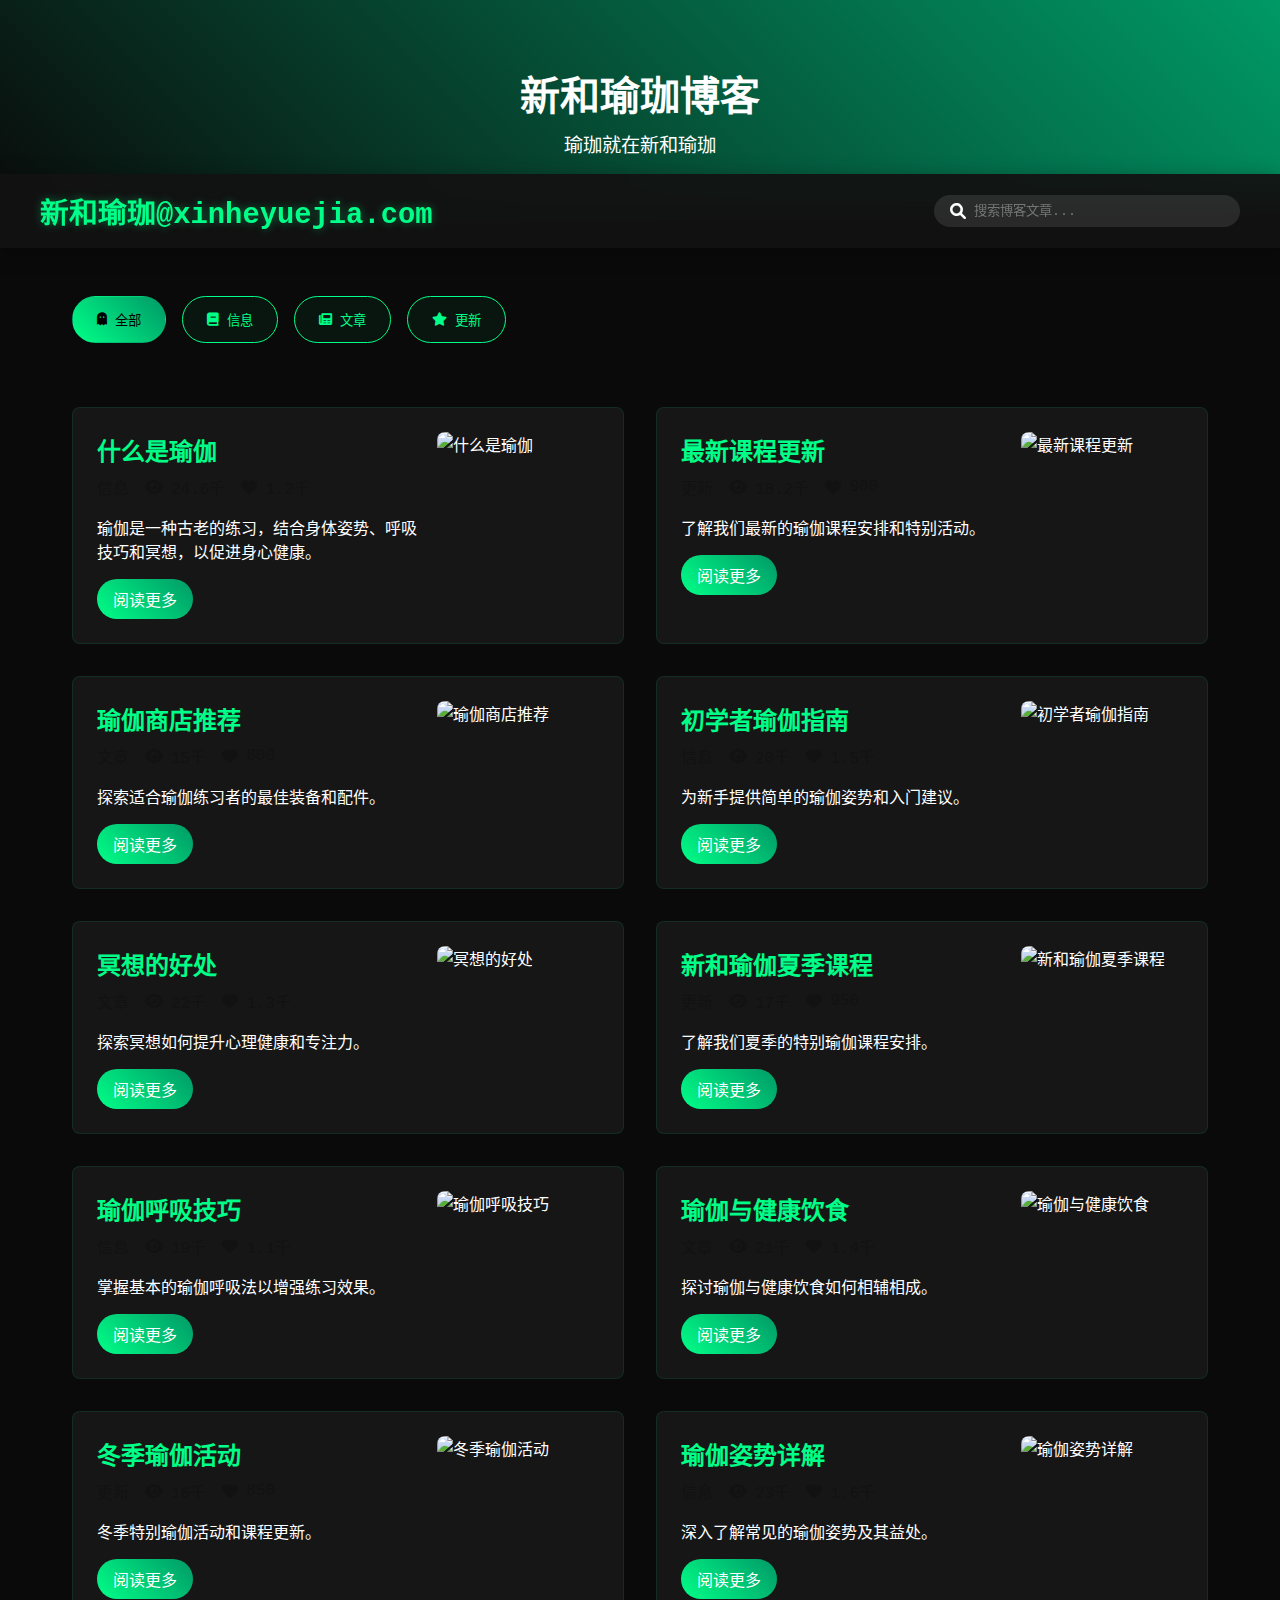
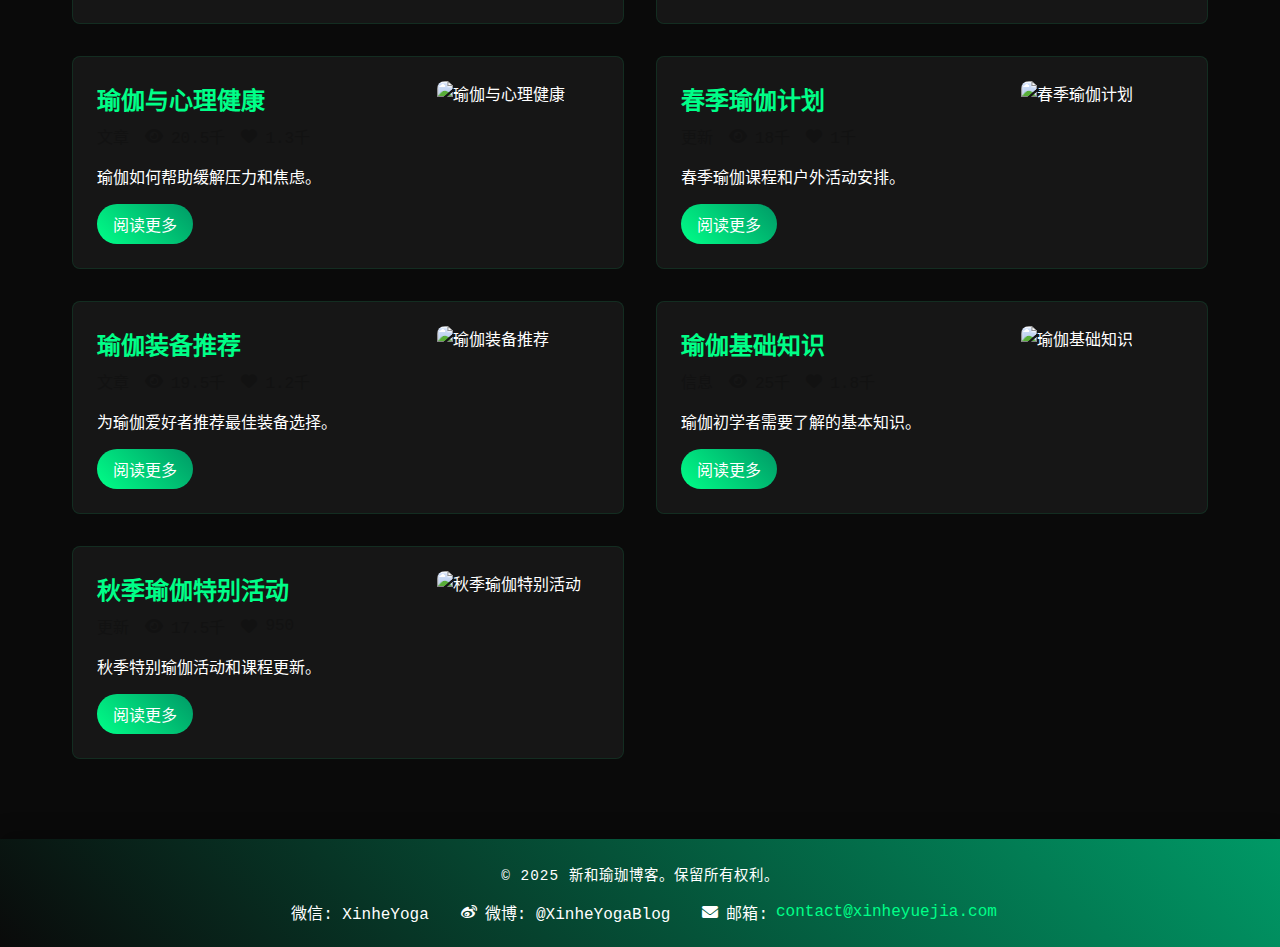
==== index.html @ 79e4a8f9 "V1.0" ====
<!DOCTYPE html>
<html lang="zh-CN">
<head>
    <meta charset="UTF-8">
    <meta name="viewport" content="width=device-width, initial-scale=1.0">
    <title>新和瑜珈博客</title>
    <link rel="stylesheet" href="./assests/css/index.css">
    <link rel="stylesheet" href="https://cdnjs.cloudflare.com/ajax/libs/font-awesome/6.0.0/css/all.min.css">
</head>
<body>
    <header>
        <div class="header-content">
            <h1>新和瑜珈博客</h1>
            <p>瑜珈就在新和瑜珈</p>
        </div>
    </header>

    <nav>
        <div class="nav-container">
            <div class="logo">新和瑜珈@xinheyuejia.com</div>
            <div class="search-box">
                <i class="fas fa-search"></i>
                <input type="text" placeholder="搜索博客文章...">
            </div>
        </div>
    </nav>

    <div class="container">
        <div class="category-filter">
            <button class="category-btn active" data-category="all"><i class="fas fa-ghost"></i> 全部</button>
            <button class="category-btn" data-category="info"><i class="fas fa-book"></i> 信息</button>
            <button class="category-btn" data-category="article"><i class="fas fa-newspaper"></i> 文章</button>
            <button class="category-btn" data-category="update"><i class="fas fa-star"></i> 更新</button>
        </div>

        <div class="blog-grid">
            <!-- Blog Post 1 -->
            <div class="blog-post" data-category="info">
                <div class="post-image">
                    <img src="path/to/yoga-image1.jpg" alt="什么是瑜伽">
                </div>
                <div class="post-content">
                    <h3>什么是瑜伽</h3>
                    <div class="post-meta">
                        <span class="category">信息</span>
                        <span class="views"><i class="fas fa-eye"></i> 24.6千</span>
                        <span class="likes"><i class="fas fa-heart"></i> 1.2千</span>
                    </div>
                    <p>瑜伽是一种古老的练习，结合身体姿势、呼吸技巧和冥想，以促进身心健康。</p>
                    <a href="/posts/what-is-yoga" class="read-more">阅读更多</a>
                </div>
            </div>

            <!-- Blog Post 2 -->
            <div class="blog-post" data-category="update">
                <div class="post-image">
                    <img src="path/to/yoga-image2.jpg" alt="最新课程更新">
                </div>
                <div class="post-content">
                    <h3>最新课程更新</h3>
                    <div class="post-meta">
                        <span class="category">更新</span>
                        <span class="views"><i class="fas fa-eye"></i> 18.2千</span>
                        <span class="likes"><i class="fas fa-heart"></i> 900</span>
                    </div>
                    <p>了解我们最新的瑜伽课程安排和特别活动。</p>
                    <a href="/posts/course-updates" class="read-more">阅读更多</a>
                </div>
            </div>

            <!-- Blog Post 3 -->
            <div class="blog-post" data-category="article">
                <div class="post-image">
                    <img src="path/to/yoga-image3.jpg" alt="瑜伽商店推荐">
                </div>
                <div class="post-content">
                    <h3>瑜伽商店推荐</h3>
                    <div class="post-meta">
                        <span class="category">文章</span>
                        <span class="views"><i class="fas fa-eye"></i> 15千</span>
                        <span class="likes"><i class="fas fa-heart"></i> 800</span>
                    </div>
                    <p>探索适合瑜伽练习者的最佳装备和配件。</p>
                    <a href="/posts/yoga-shop" class="read-more">阅读更多</a>
                </div>
            </div>

            <!-- Blog Post 4 -->
            <div class="blog-post" data-category="info">
                <div class="post-image">
                    <img src="path/to/yoga-image4.jpg" alt="初学者瑜伽指南">
                </div>
                <div class="post-content">
                    <h3>初学者瑜伽指南</h3>
                    <div class="post-meta">
                        <span class="category">信息</span>
                        <span class="views"><i class="fas fa-eye"></i> 20千</span>
                        <span class="likes"><i class="fas fa-heart"></i> 1.5千</span>
                    </div>
                    <p>为新手提供简单的瑜伽姿势和入门建议。</p>
                    <a href="/posts/beginner-guide" class="read-more">阅读更多</a>
                </div>
            </div>

            <!-- Blog Post 5 -->
            <div class="blog-post" data-category="article">
                <div class="post-image">
                    <img src="path/to/yoga-image5.jpg" alt="冥想的好处">
                </div>
                <div class="post-content">
                    <h3>冥想的好处</h3>
                    <div class="post-meta">
                        <span class="category">文章</span>
                        <span class="views"><i class="fas fa-eye"></i> 22千</span>
                        <span class="likes"><i class="fas fa-heart"></i> 1.3千</span>
                    </div>
                    <p>探索冥想如何提升心理健康和专注力。</p>
                    <a href="/posts/meditation-benefits" class="read-more">阅读更多</a>
                </div>
            </div>

            <!-- Blog Post 6 -->
            <div class="blog-post" data-category="update">
                <div class="post-image">
                    <img src="path/to/yoga-image6.jpg" alt="新和瑜伽夏季课程">
                </div>
                <div class="post-content">
                    <h3>新和瑜伽夏季课程</h3>
                    <div class="post-meta">
                        <span class="category">更新</span>
                        <span class="views"><i class="fas fa-eye"></i> 17千</span>
                        <span class="likes"><i class="fas fa-heart"></i> 950</span>
                    </div>
                    <p>了解我们夏季的特别瑜伽课程安排。</p>
                    <a href="/posts/summer-courses" class="read-more">阅读更多</a>
                </div>
            </div>

            <!-- Blog Post 7 -->
            <div class="blog-post" data-category="info">
                <div class="post-image">
                    <img src="path/to/yoga-image7.jpg" alt="瑜伽呼吸技巧">
                </div>
                <div class="post-content">
                    <h3>瑜伽呼吸技巧</h3>
                    <div class="post-meta">
                        <span class="category">信息</span>
                        <span class="views"><i class="fas fa-eye"></i> 19千</span>
                        <span class="likes"><i class="fas fa-heart"></i> 1.1千</span>
                    </div>
                    <p>掌握基本的瑜伽呼吸法以增强练习效果。</p>
                    <a href="/posts/breathing-techniques" class="read-more">阅读更多</a>
                </div>
            </div>

            <!-- Blog Post 8 -->
            <div class="blog-post" data-category="article">
                <div class="post-image">
                    <img src="path/to/yoga-image8.jpg" alt="瑜伽与健康饮食">
                </div>
                <div class="post-content">
                    <h3>瑜伽与健康饮食</h3>
                    <div class="post-meta">
                        <span class="category">文章</span>
                        <span class="views"><i class="fas fa-eye"></i> 21千</span>
                        <span class="likes"><i class="fas fa-heart"></i> 1.4千</span>
                    </div>
                    <p>探讨瑜伽与健康饮食如何相辅相成。</p>
                    <a href="/posts/yoga-diet" class="read-more">阅读更多</a>
                </div>
            </div>

            <!-- Blog Post 9 -->
            <div class="blog-post" data-category="update">
                <div class="post-image">
                    <img src="path/to/yoga-image9.jpg" alt="冬季瑜伽活动">
                </div>
                <div class="post-content">
                    <h3>冬季瑜伽活动</h3>
                    <div class="post-meta">
                        <span class="category">更新</span>
                        <span class="views"><i class="fas fa-eye"></i> 16千</span>
                        <span class="likes"><i class="fas fa-heart"></i> 850</span>
                    </div>
                    <p>冬季特别瑜伽活动和课程更新。</p>
                    <a href="/posts/winter-events" class="read-more">阅读更多</a>
                </div>
            </div>

            <!-- Blog Post 10 -->
            <div class="blog-post" data-category="info">
                <div class="post-image">
                    <img src="path/to/yoga-image10.jpg" alt="瑜伽姿势详解">
                </div>
                <div class="post-content">
                    <h3>瑜伽姿势详解</h3>
                    <div class="post-meta">
                        <span class="category">信息</span>
                        <span class="views"><i class="fas fa-eye"></i> 23千</span>
                        <span class="likes"><i class="fas fa-heart"></i> 1.6千</span>
                    </div>
                    <p>深入了解常见的瑜伽姿势及其益处。</p>
                    <a href="/posts/pose-breakdown" class="read-more">阅读更多</a>
                </div>
            </div>

            <!-- Blog Post 11 -->
            <div class="blog-post" data-category="article">
                <div class="post-image">
                    <img src="path/to/yoga-image11.jpg" alt="瑜伽与心理健康">
                </div>
                <div class="post-content">
                    <h3>瑜伽与心理健康</h3>
                    <div class="post-meta">
                        <span class="category">文章</span>
                        <span class="views"><i class="fas fa-eye"></i> 20.5千</span>
                        <span class="likes"><i class="fas fa-heart"></i> 1.3千</span>
                    </div>
                    <p>瑜伽如何帮助缓解压力和焦虑。</p>
                    <a href="/posts/mental-health" class="read-more">阅读更多</a>
                </div>
            </div>

            <!-- Blog Post 12 -->
            <div class="blog-post" data-category="update">
                <div class="post-image">
                    <img src="path/to/yoga-image12.jpg" alt="春季瑜伽计划">
                </div>
                <div class="post-content">
                    <h3>春季瑜伽计划</h3>
                    <div class="post-meta">
                        <span class="category">更新</span>
                        <span class="views"><i class="fas fa-eye"></i> 18千</span>
                        <span class="likes"><i class="fas fa-heart"></i> 1千</span>
                    </div>
                    <p>春季瑜伽课程和户外活动安排。</p>
                    <a href="/posts/spring-plan" class="read-more">阅读更多</a>
                </div>
            </div>

            <!-- Blog Post 13 -->
            <div class="blog-post" data-category="article">
                <div class="post-image">
                    <img src="path/to/yoga-image13.jpg" alt="瑜伽装备推荐">
                </div>
                <div class="post-content">
                    <h3>瑜伽装备推荐</h3>
                    <div class="post-meta">
                        <span class="category">文章</span>
                        <span class="views"><i class="fas fa-eye"></i> 19.5千</span>
                        <span class="likes"><i class="fas fa-heart"></i> 1.2千</span>
                    </div>
                    <p>为瑜伽爱好者推荐最佳装备选择。</p>
                    <a href="/posts/gear-recommendations" class="read-more">阅读更多</a>
                </div>
            </div>

            <!-- Blog Post 14 -->
            <div class="blog-post" data-category="info">
                <div class="post-image">
                    <img src="path/to/yoga-image14.jpg" alt="瑜伽基础知识">
                </div>
                <div class="post-content">
                    <h3>瑜伽基础知识</h3>
                    <div class="post-meta">
                        <span class="category">信息</span>
                        <span class="views"><i class="fas fa-eye"></i> 25千</span>
                        <span class="likes"><i class="fas fa-heart"></i> 1.8千</span>
                    </div>
                    <p>瑜伽初学者需要了解的基本知识。</p>
                    <a href="/posts/yoga-basics" class="read-more">阅读更多</a>
                </div>
            </div>

            <!-- Blog Post 15 -->
            <div class="blog-post" data-category="update">
                <div class="post-image">
                    <img src="path/to/yoga-image15.jpg" alt="秋季瑜伽特别活动">
                </div>
                <div class="post-content">
                    <h3>秋季瑜伽特别活动</h3>
                    <div class="post-meta">
                        <span class="category">更新</span>
                        <span class="views"><i class="fas fa-eye"></i> 17.5千</span>
                        <span class="likes"><i class="fas fa-heart"></i> 950</span>
                    </div>
                    <p>秋季特别瑜伽活动和课程更新。</p>
                    <a href="/posts/autumn-events" class="read-more">阅读更多</a>
                </div>
            </div>
        </div>
    </div>

    <footer>
        <p>© 2025 新和瑜珈博客。保留所有权利。</p>
        <div class="contact-info">
            <span><i class="fab fa-wechat"></i> 微信: XinheYoga</span>
            <span><i class="fab fa-weibo"></i> 微博: @XinheYogaBlog</span>
            <span><i class="fas fa-envelope"></i> 邮箱: <a href="mailto:contact@xinheyuejia.com">contact@xinheyuejia.com</a></span>
        </div>
    </footer>

    <script src="./assests/js/script.js"></script>
</body>
</html>
---- assests/css/index.css ----
:root {
    --primary: #00ff88; /* Bright green for yoga vitality */
    --secondary: #009966; /* Darker green for calm */
    --accent: #ff5555; /* Red for energy */
    --link-color: #8a2be2; /* Purple for links */
    --dark: #0a0a0a; /* Dark background */
    --light: #121212; /* Lighter gray for text */
}

* {
    margin: 0;
    padding: 0;
    box-sizing: border-box;
    font-family: 'Consolas', monospace;
}

body {
    background: var(--dark);
    color: #ffffff;
    min-height: 100vh;
}

/* Header */
header {
    background: linear-gradient(45deg, var(--dark), var(--secondary));
    padding: 4rem 2rem;
    text-align: center;
    clip-path: polygon(0 0, 100% 0, 100% 90%, 0 100%);
    margin-bottom: -3rem;
}

.header-content {
    max-width: 800 Prasadpx;
    margin: 0 auto;
}

.header-content h1 {
    font-size: 2.5rem;
    margin-bottom: 0.5rem;
}

.header-content p {
    font-size: 1.2rem;
}

/* Navigation */
nav {
    background: rgba(18, 18, 18, 0.95);
    padding: 1rem;
    position: sticky;
    top: 0;
    box-shadow: 0 4px 20px rgba(0, 0, 0, 0.3);
    z-index: 100;
    backdrop-filter: blur(10px);
}

.nav-container {
    max-width: 1200px;
    margin: 0 auto;
    display: flex;
    justify-content: space-between;
    align-items: center;
}

.logo {
    font-size: 1.8rem;
    font-weight: bold;
    color: var(--primary);
    text-shadow: 0 0 10px rgba(0, 255, 136, 0.4);
}

.search-box {
    background: rgba(255, 255, 255, 0.1);
    padding: 0.5rem 1rem;
    border-radius: 30px;
    display: flex;
    align-items: center;
    gap: 0.5rem;
    transition: all 0.3s;
}

.search-box:hover {
    box-shadow: 0 0 15px rgba(0, 255, 136, 0.2);
}

.search-box input {
    background: transparent;
    border: none;
    color: #fff;
    outline: none;
    width: 250px;
}

/* Container */
.container {
    max-width: 1200px;
    margin: 3rem auto;
    padding: 0 2rem;
}

/* Category Filter */
.category-filter {
    display: flex;
    gap: 1rem;
    margin: 2rem 0;
    flex-wrap: wrap;
    /* Removed justify-content: center to revert to left-aligned */
}

.category-btn {
    padding: 0.8rem 1.5rem;
    border: 1px solid var(--primary);
    border-radius: 30px;
    color: var(--primary);
    background: rgba(0, 255, 136, 0.05);
    display: flex;
    align-items: center;
    gap: 0.5rem;
    transition: all 0.3s;
    cursor: pointer; /* Indicate interactivity with JS */
}

.category-btn.active {
    background: linear-gradient(45deg, var(--primary), var(--secondary));
    color: #000;
    border-color: transparent;
}

/* Blog Grid */
.blog-grid {
    display: grid;
    grid-template-columns: repeat(2, 1fr);
    gap: 2rem;
    padding: 2rem 0;
}

/* Blog Post */
.blog-post {
    display: flex;
    flex-direction: row-reverse; /* Image on the right */
    background: rgba(255, 255, 255, 0.05);
    border: 1px solid rgba(0, 255, 136, 0.1);
    border-radius: 8px;
    padding: 1.5rem;
    transition: all 0.3s;
}

.blog-post:hover {
    border-color: var(--primary);
    transform: translateY(-5px);
    box-shadow: 0 0 25px rgba(0, 255, 136, 0.1);
}

.post-image {
    flex: 1;
    max-width: 300px;
    margin-left: 1rem;
}

.post-image img {
    width: 100%;
    height: auto;
    border-radius: 8px;
}

.post-content {
    flex: 2;
}

.post-content h3 {
    color: var(--primary);
    margin-bottom: 0.5rem;
    font-size: 1.5rem;
}

.post-meta {
    display: flex;
    gap: 1rem;
    margin-bottom: 1rem;
    color: var(--light);
}

.post-meta span {
    display: flex;
    align-items: center;
    gap: 0.5rem;
}

.post-content p {
    margin-bottom: 1rem; /* Space between text and read-more */
}

.read-more {
    display: inline-block; /* Ensure it behaves like a button */
    background: linear-gradient(45deg, var(--primary), var(--secondary));
    color: white;
    padding: 0.5rem 1rem;
    border: none;
    border-radius: 30px;
    text-decoration: none; /* Remove underline from link */
    transition: all 0.3s;
}

.read-more:hover {
    transform: scale(1.05);
    box-shadow: 0 4px 15px rgba(0, 255, 136, 0.4);
}

/* Footer */
footer {
    background: linear-gradient(45deg, var(--dark), var(--secondary));
    padding: 1.5rem;
    text-align: center;
    color: white;
    box-shadow: 0 -4px 20px rgba(0, 0, 0, 0.3);
}

footer p {
    font-size: 0.9rem;
    letter-spacing: 1px;
    margin-bottom: 1rem;
}

.contact-info {
    display: flex;
    justify-content: center;
    gap: 2rem;
    flex-wrap: wrap;
}

.contact-info span {
    display: flex;
    align-items: center;
    gap: 0.5rem;
}

.contact-info a {
    color: var(--primary);
    text-decoration: none;
    transition: color 0.3s;
}

.contact-info a:hover {
    color: var(--secondary);
}

/* Responsive Design */
@media (max-width: 768px) {
    .blog-grid {
        grid-template-columns: 1fr;
    }

    .nav-container {
        flex-direction: column;
        gap: 1rem;
    }

    .blog-post {
        flex-direction: column; /* Stack image and content on mobile */
    }

    .post-image {
        max-width: 100%;
        margin-left: 0;
        margin-bottom: 1rem;
    }

    .contact-info {
        flex-direction: column;
        gap: 1rem;
    }
}
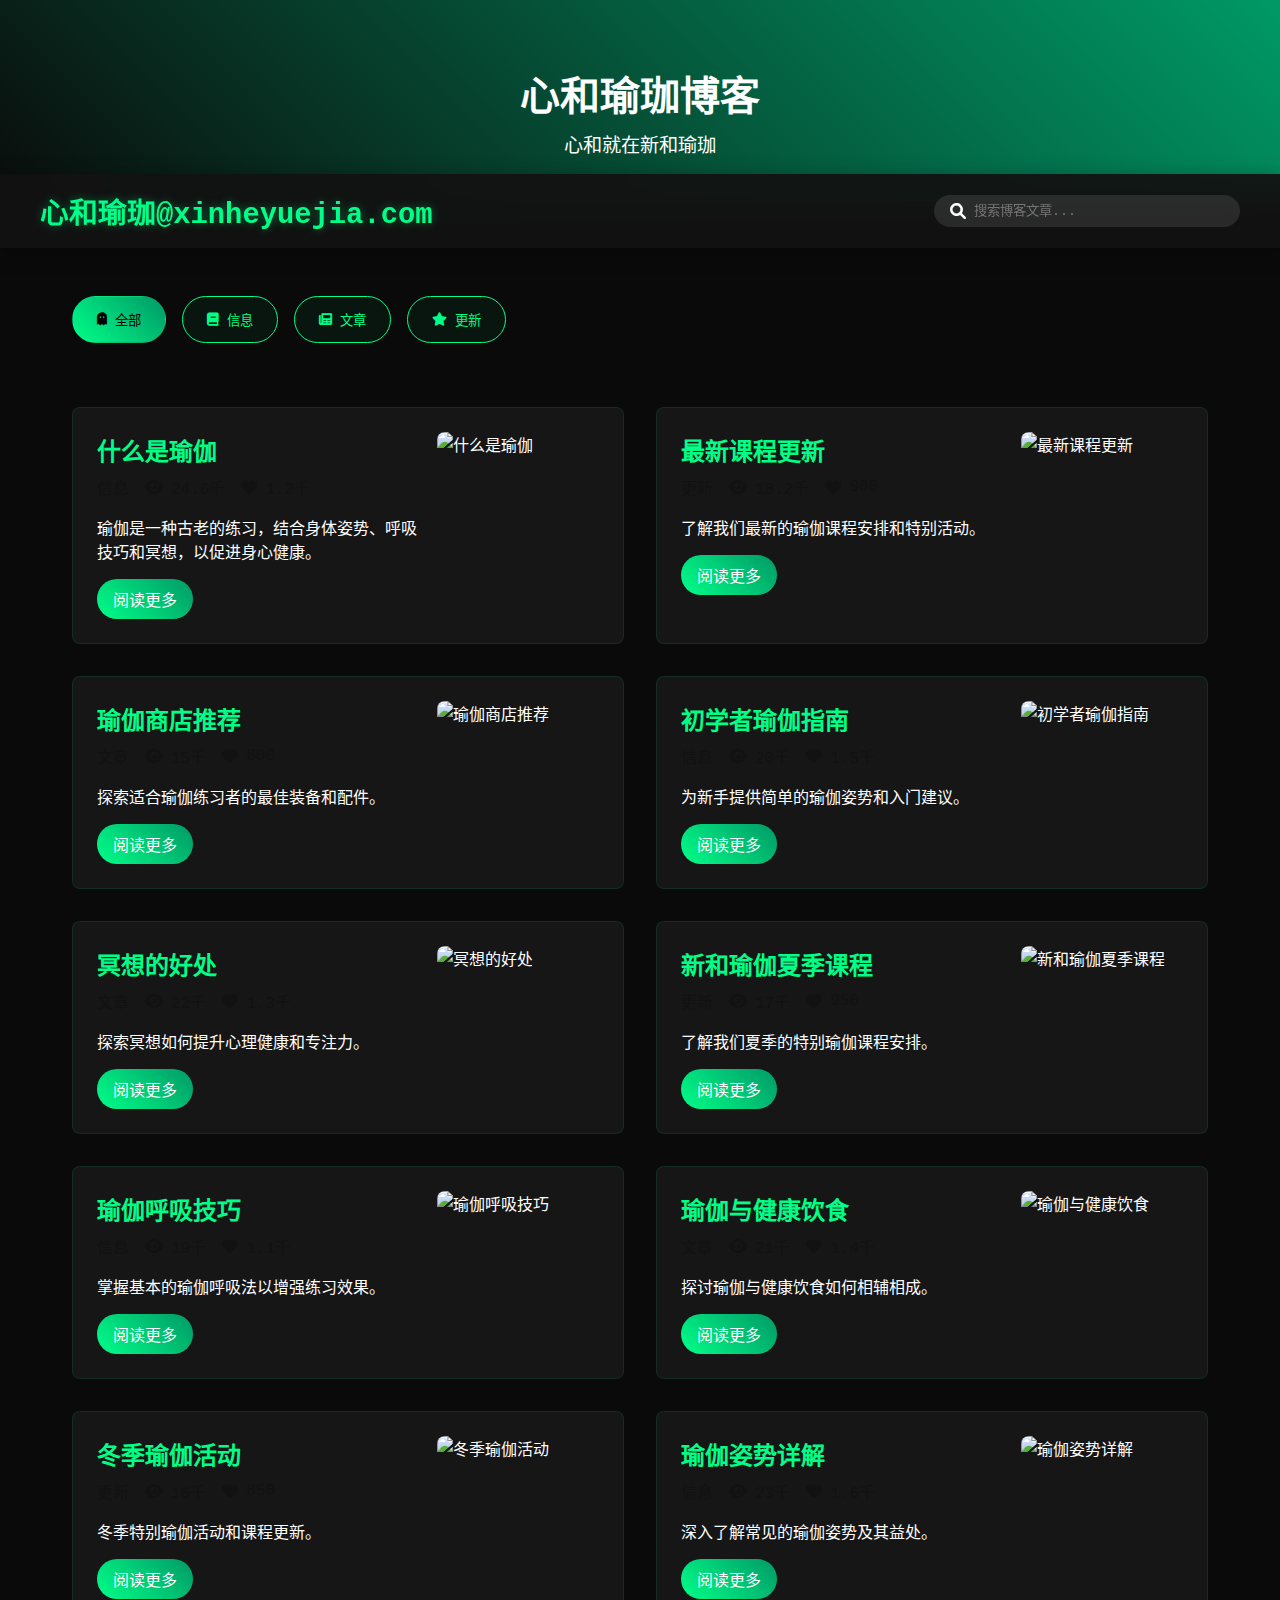
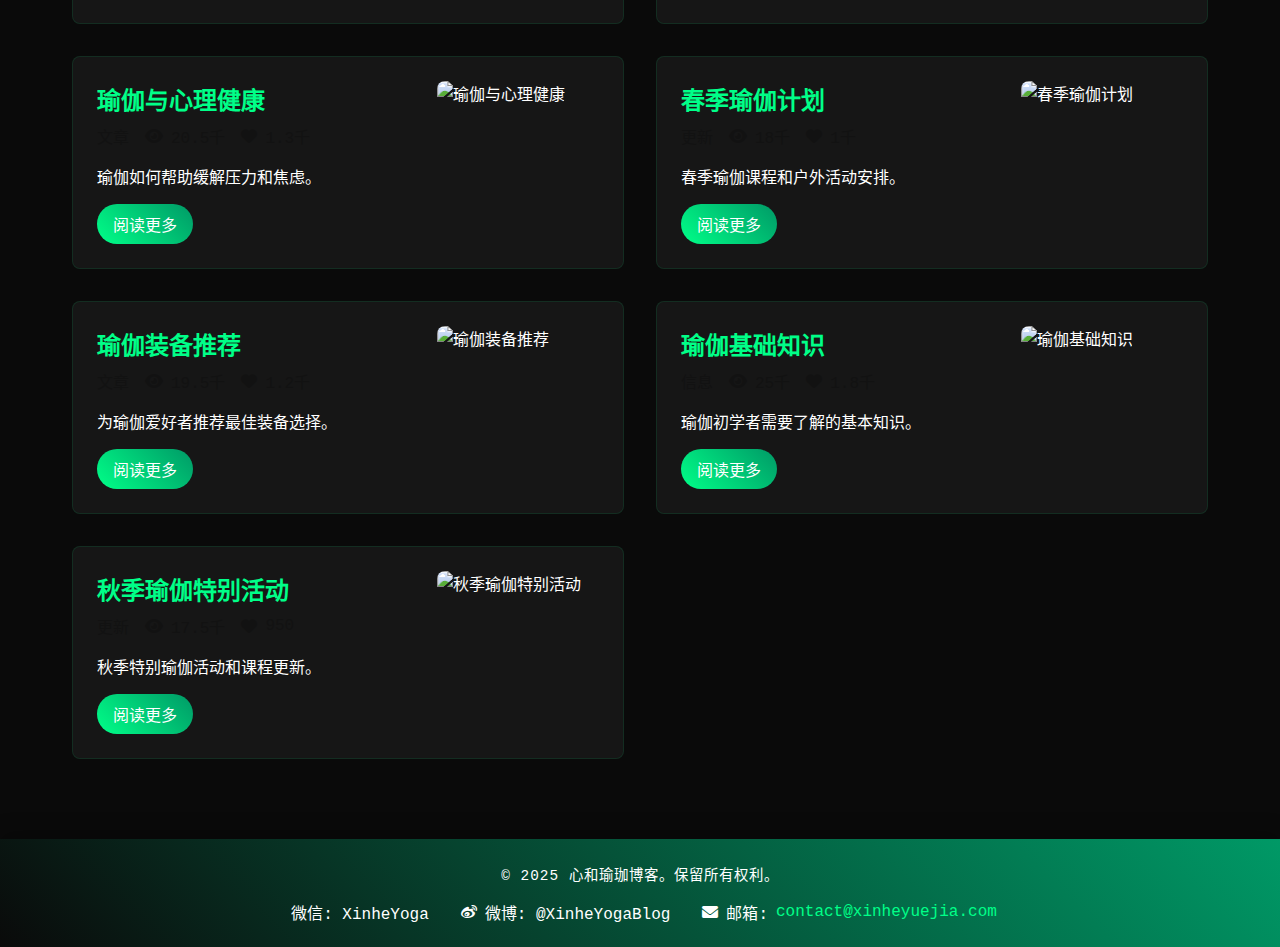
==== commit 1fc844da: "V1.0" ====
--- a/index.html
+++ b/index.html
@@ -3,21 +3,21 @@
 <head>
     <meta charset="UTF-8">
     <meta name="viewport" content="width=device-width, initial-scale=1.0">
-    <title>新和瑜珈博客</title>
+    <title>心和瑜珈博客</title>
     <link rel="stylesheet" href="./assests/css/index.css">
     <link rel="stylesheet" href="https://cdnjs.cloudflare.com/ajax/libs/font-awesome/6.0.0/css/all.min.css">
 </head>
 <body>
     <header>
         <div class="header-content">
-            <h1>新和瑜珈博客</h1>
-            <p>瑜珈就在新和瑜珈</p>
+            <h1>心和瑜珈博客</h1>
+            <p>心和就在新和瑜珈</p>
         </div>
     </header>
 
     <nav>
         <div class="nav-container">
-            <div class="logo">新和瑜珈@xinheyuejia.com</div>
+            <div class="logo">心和瑜珈@xinheyuejia.com</div>
             <div class="search-box">
                 <i class="fas fa-search"></i>
                 <input type="text" placeholder="搜索博客文章...">
@@ -47,7 +47,7 @@
                         <span class="likes"><i class="fas fa-heart"></i> 1.2千</span>
                     </div>
                     <p>瑜伽是一种古老的练习，结合身体姿势、呼吸技巧和冥想，以促进身心健康。</p>
-                    <a href="/posts/what-is-yoga" class="read-more">阅读更多</a>
+                    <a href="./page/more.html" class="read-more">阅读更多</a>
                 </div>
             </div>
 
@@ -292,7 +292,7 @@
     </div>
 
     <footer>
-        <p>© 2025 新和瑜珈博客。保留所有权利。</p>
+        <p>© 2025 心和瑜珈博客。保留所有权利。</p>
         <div class="contact-info">
             <span><i class="fab fa-wechat"></i> 微信: XinheYoga</span>
             <span><i class="fab fa-weibo"></i> 微博: @XinheYogaBlog</span>
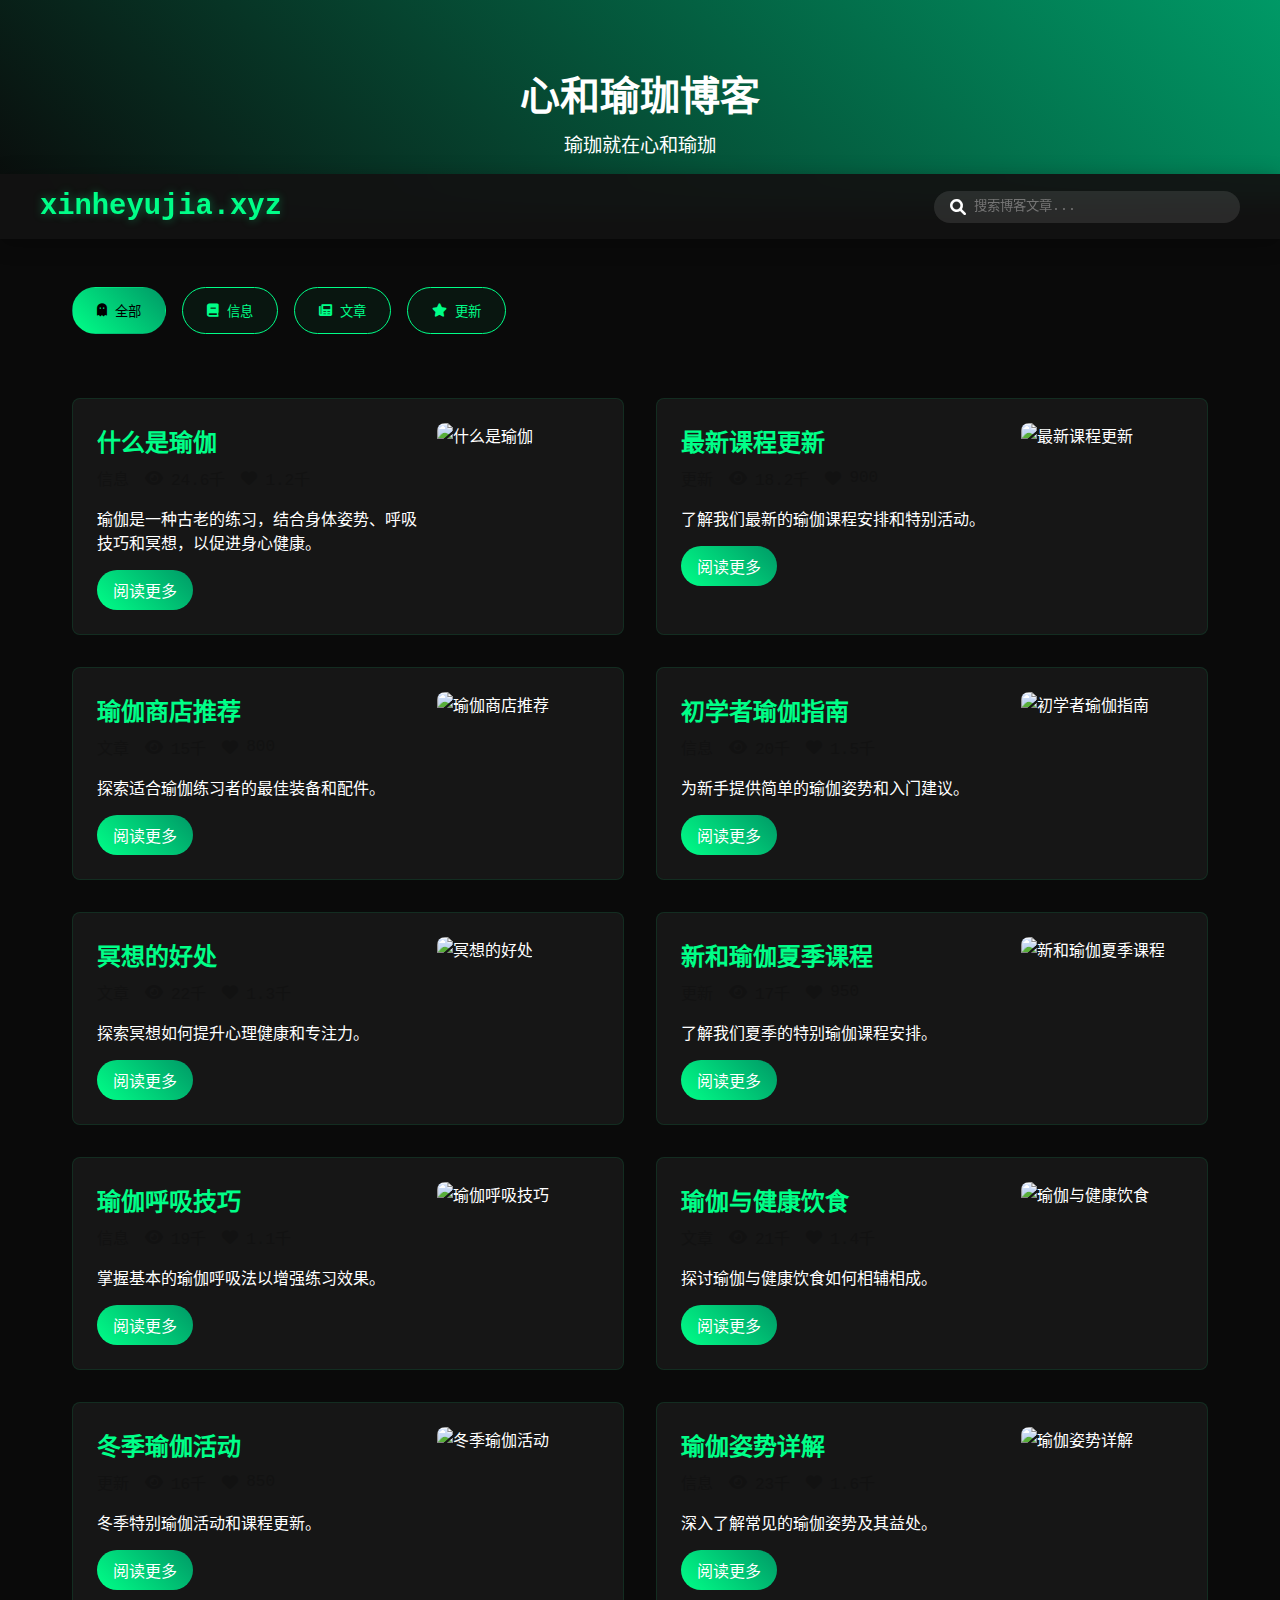
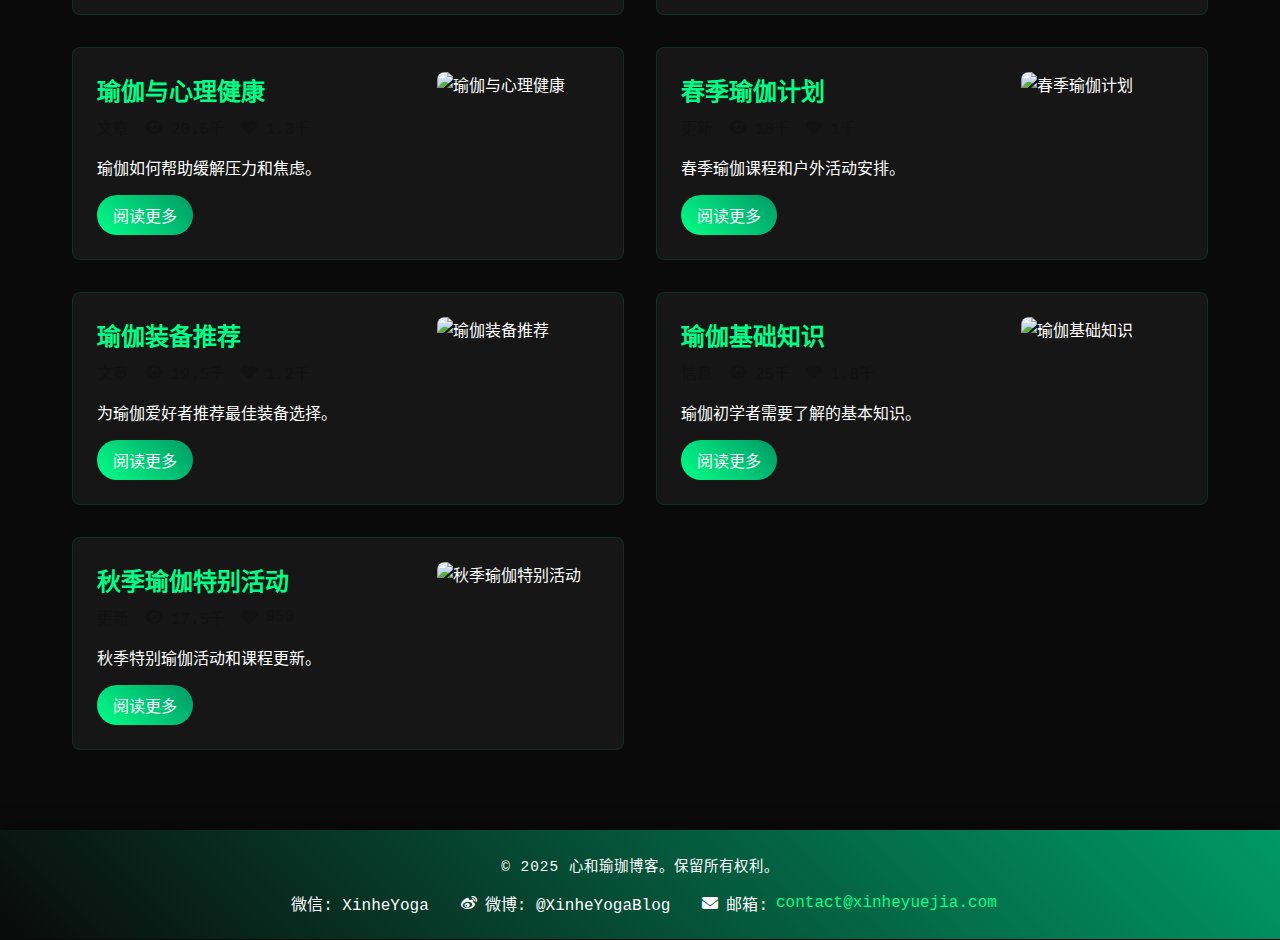
==== commit dc56c929: "Beta" ====
--- a/index.html
+++ b/index.html
@@ -11,13 +11,13 @@
     <header>
         <div class="header-content">
             <h1>心和瑜珈博客</h1>
-            <p>心和就在新和瑜珈</p>
+            <p>瑜珈就在心和瑜珈</p>
         </div>
     </header>
 
     <nav>
         <div class="nav-container">
-            <div class="logo">心和瑜珈@xinheyuejia.com</div>
+            <div class="logo">xinheyujia.xyz</div>
             <div class="search-box">
                 <i class="fas fa-search"></i>
                 <input type="text" placeholder="搜索博客文章...">
